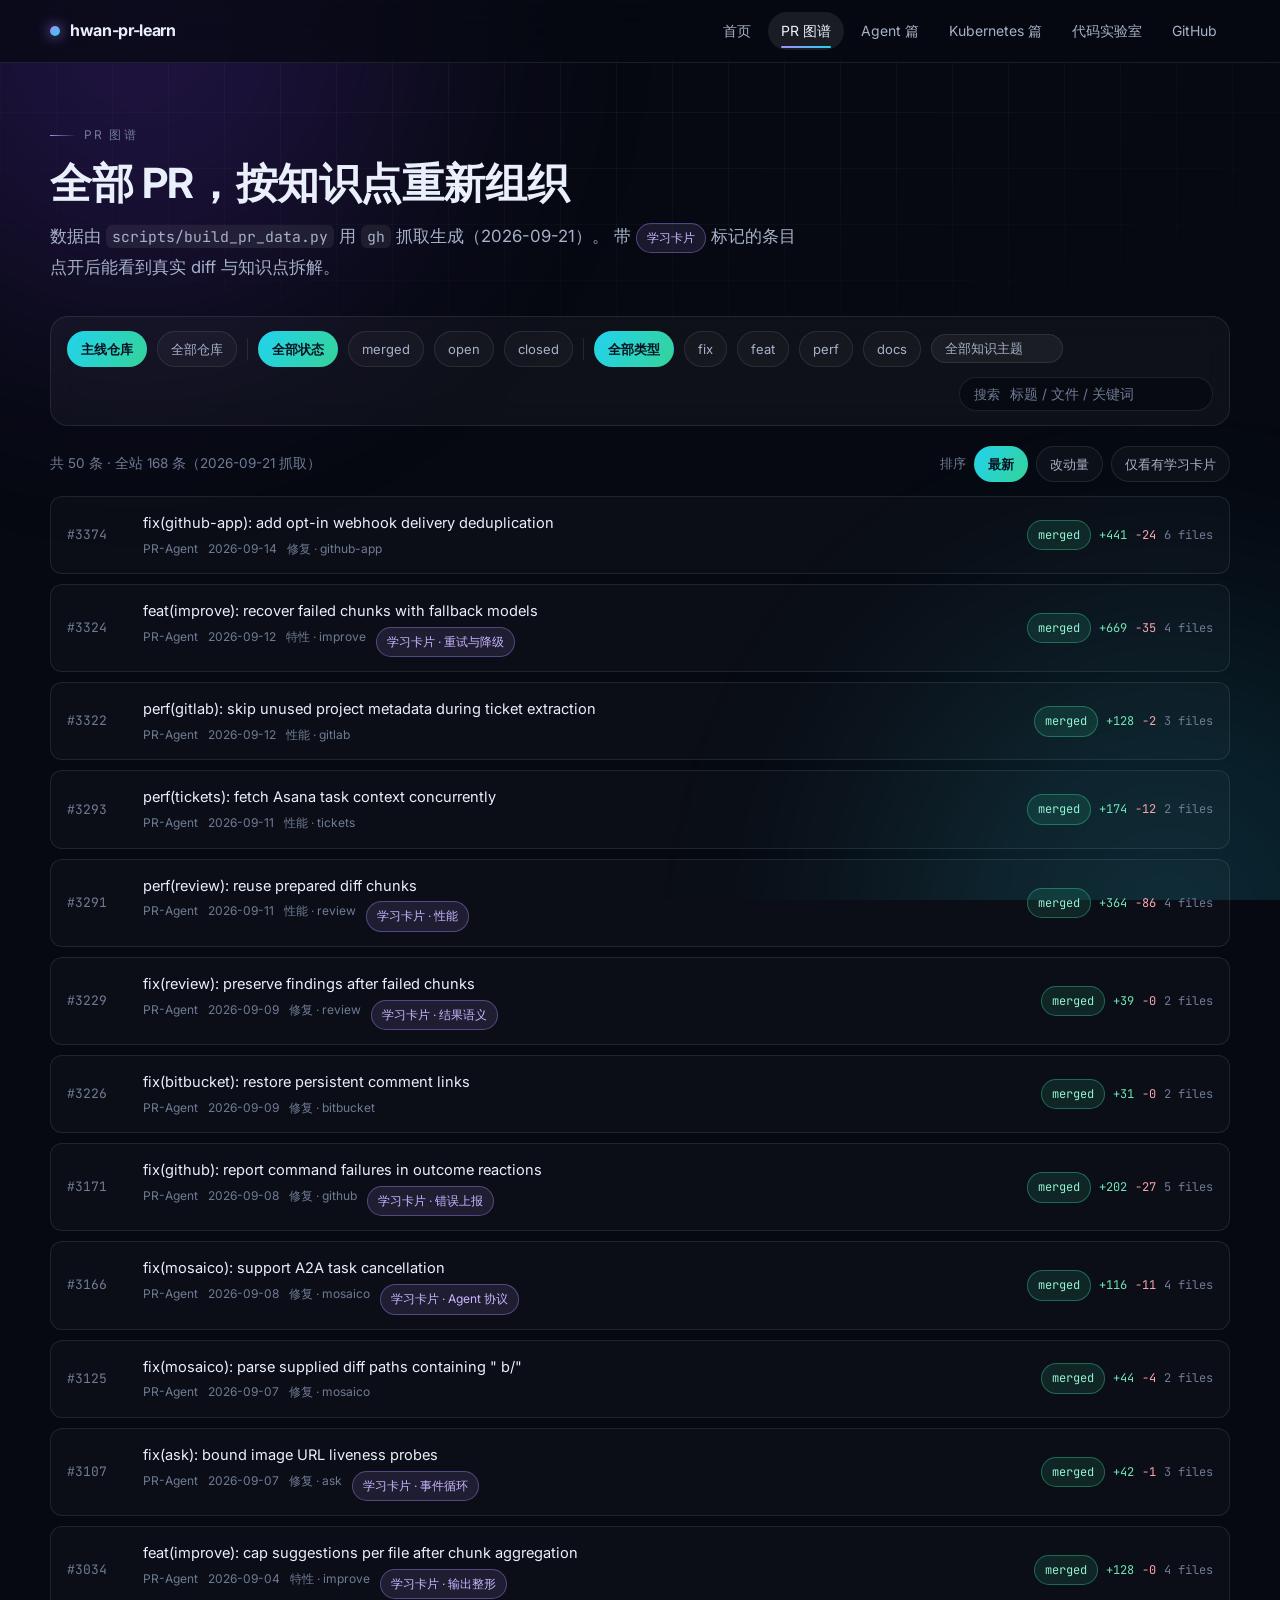
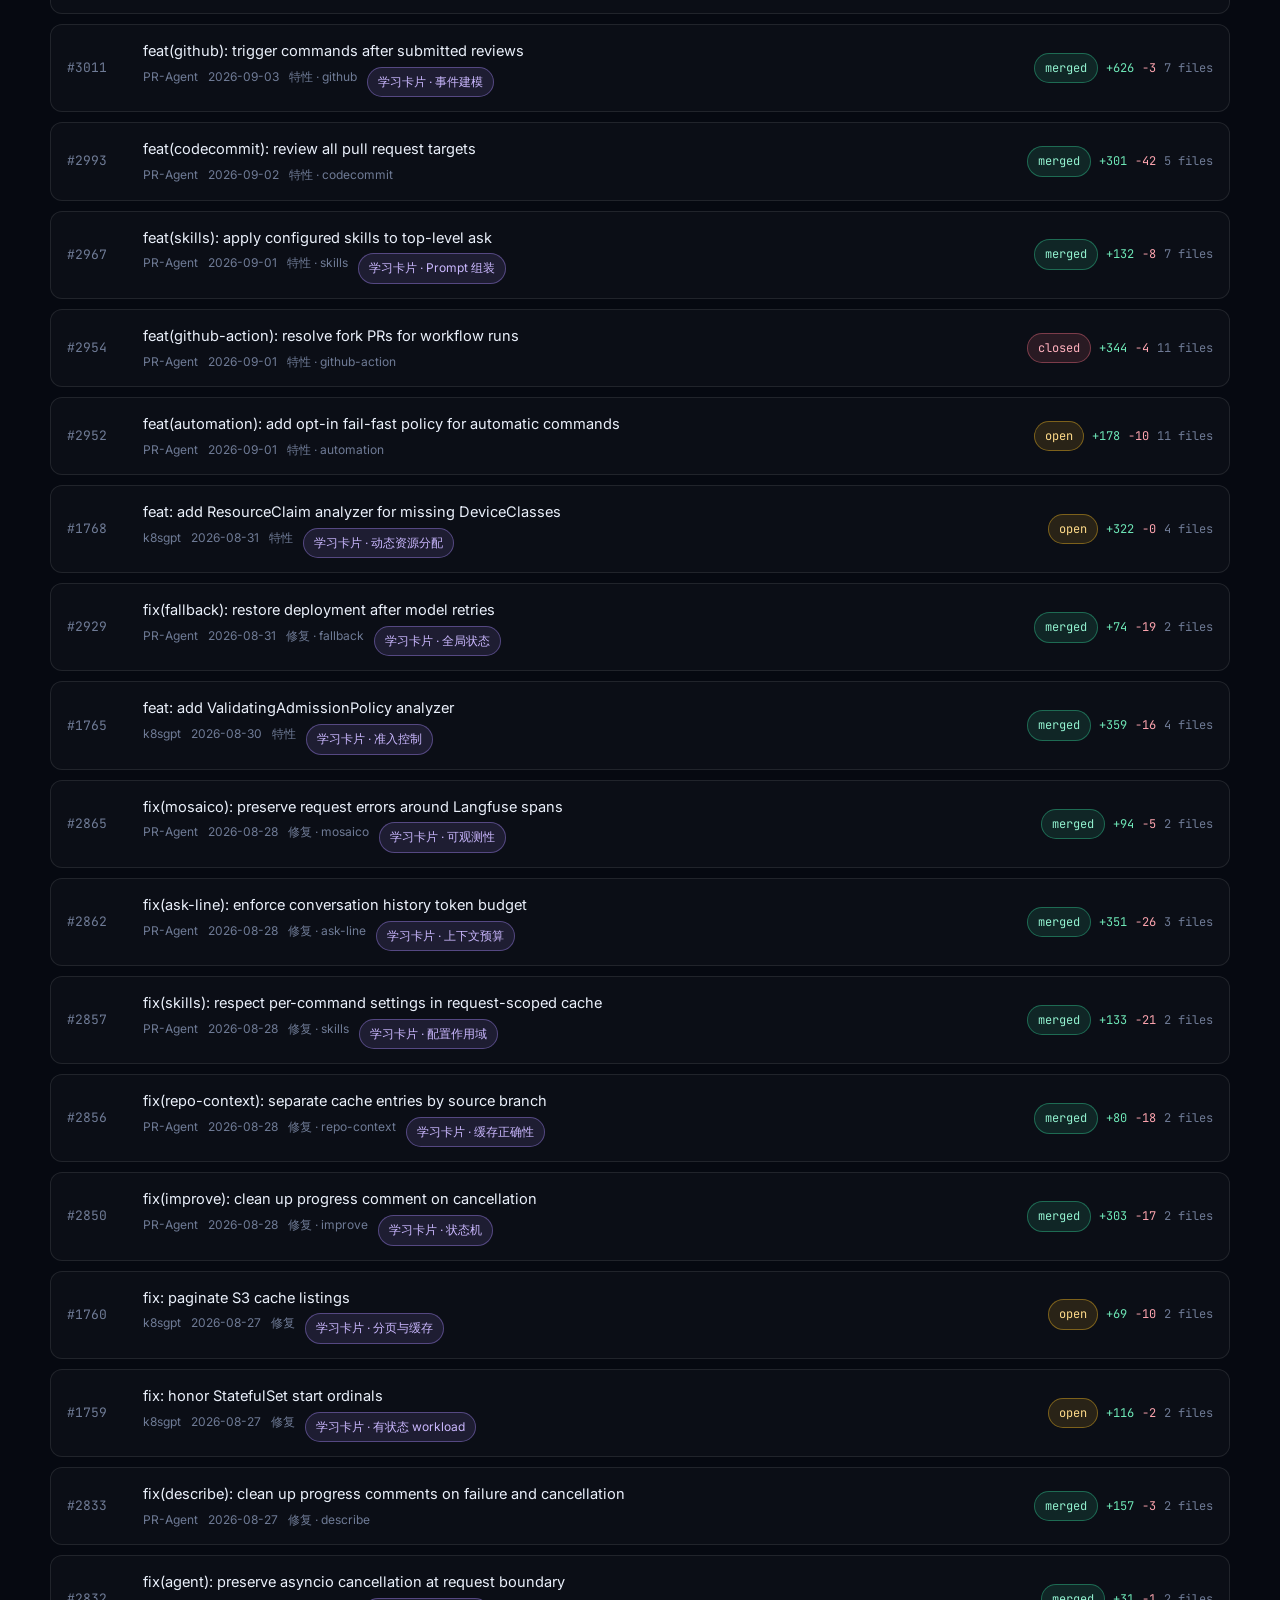
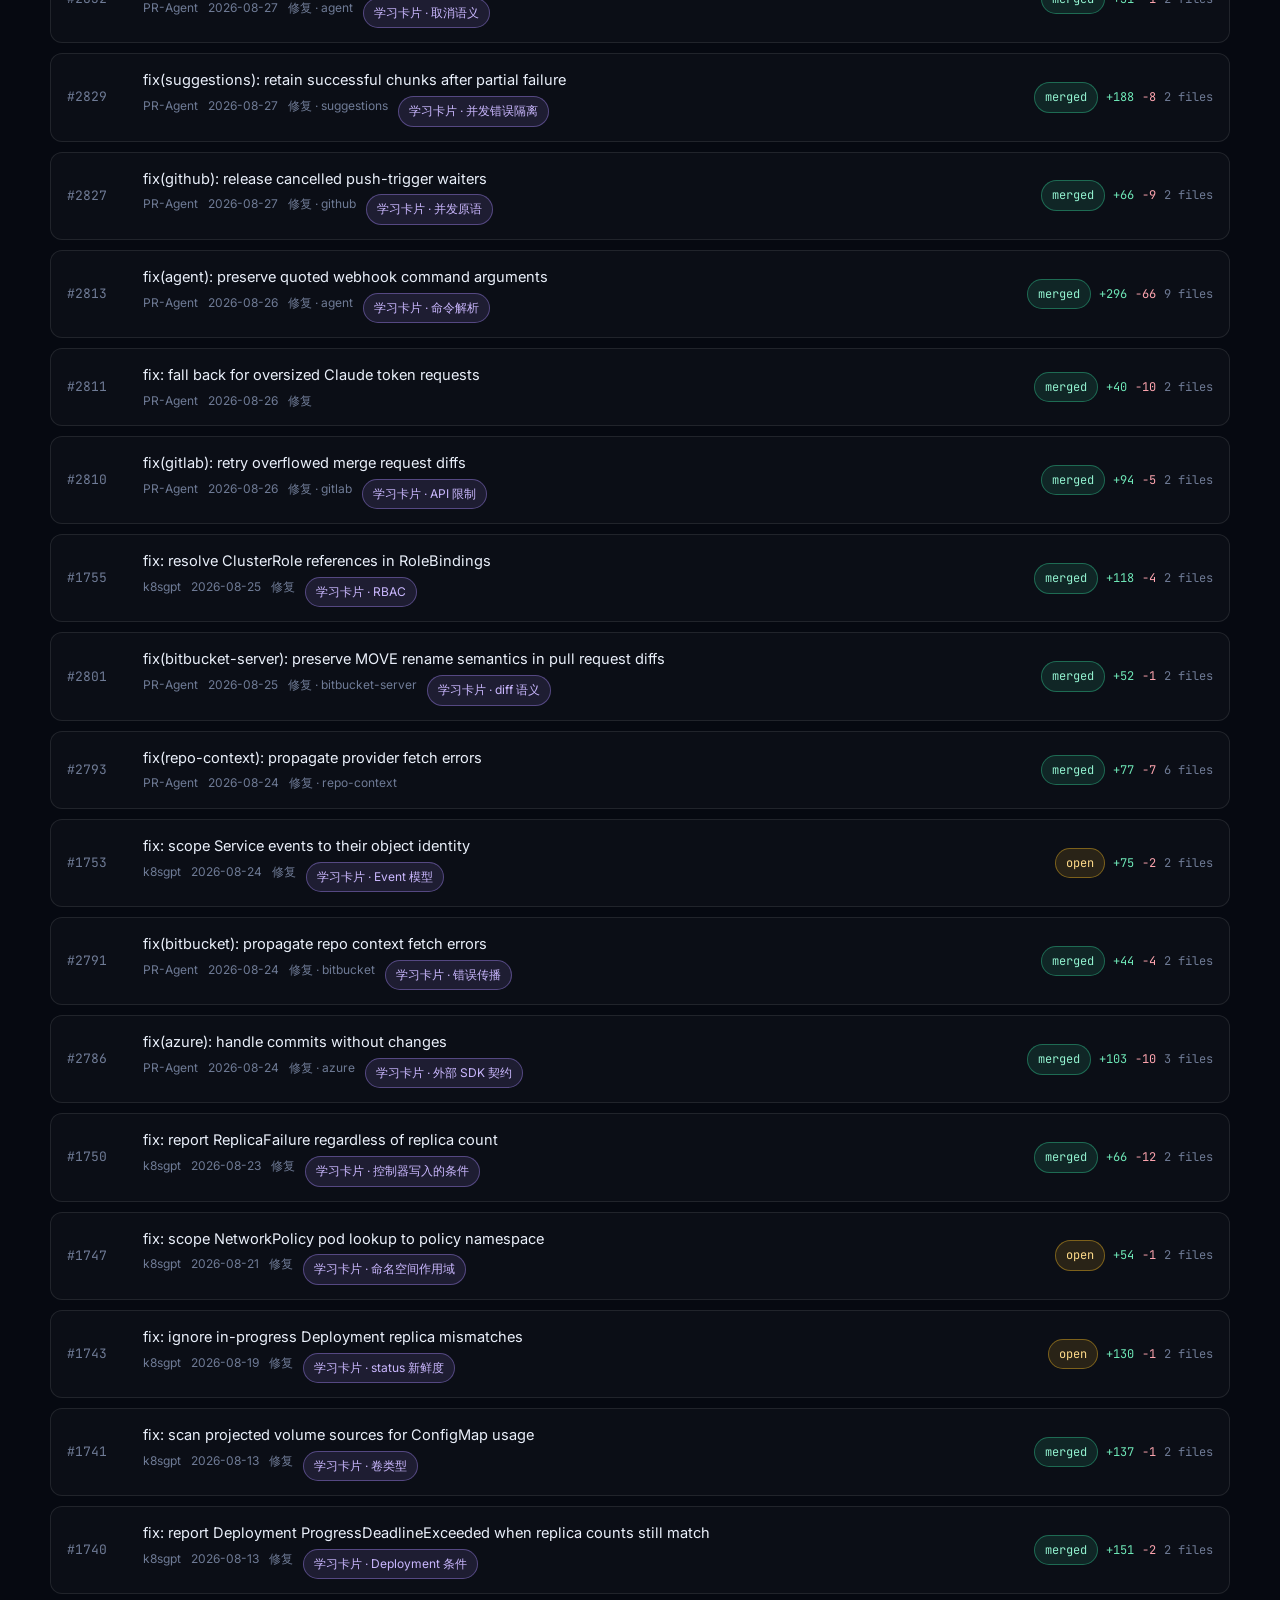
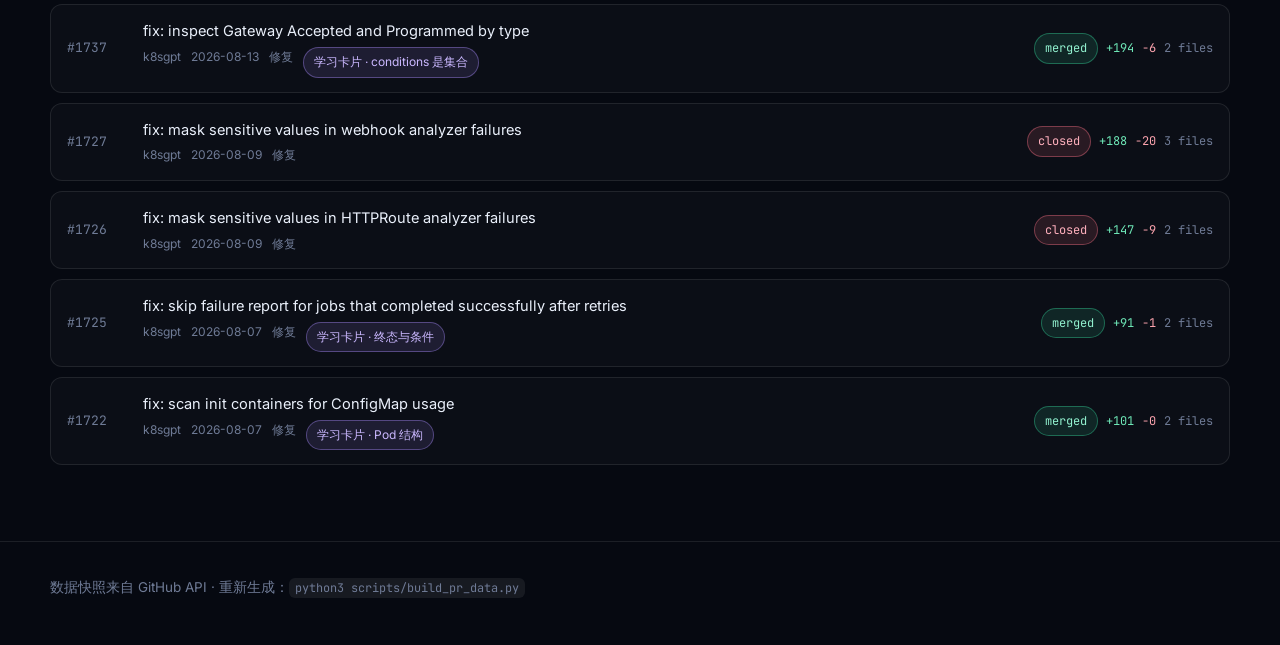
==== prs.html @ 7010f41c "feat: 建立 hwan-pr-learn 静态学习站（PR 图谱 / Agent 篇 / K8s 篇 / 代码实验室）" ====
<!DOCTYPE html>
<html lang="zh-CN">
<head>
<meta charset="utf-8" />
<meta name="viewport" content="width=device-width, initial-scale=1" />
<title>PR 图谱 · hwan-pr-learn</title>
<meta name="description" content="按仓库、状态、类型与知识主题检索全部开源 PR，点开可看真实 diff 与学习卡片。" />
<link rel="preconnect" href="https://fonts.googleapis.com" />
<link rel="preconnect" href="https://fonts.gstatic.com" crossorigin />
<link href="https://fonts.googleapis.com/css2?family=Inter:wght@400;500;600;700&family=JetBrains+Mono:wght@400;500&display=swap" rel="stylesheet" />
<link rel="stylesheet" href="assets/css/main.css" />
</head>
<body>
<div class="aurora"></div>
<div class="aurora-grid"></div>
<div class="scroll-progress"></div>

<nav class="nav">
  <div class="wrap nav-inner">
    <a class="brand" href="index.html"><span class="brand-dot"></span>hwan-pr-learn</a>
    <button class="nav-toggle" aria-label="菜单">菜单</button>
    <div class="nav-links">
      <a class="nav-link" href="index.html">首页</a>
      <a class="nav-link" href="prs.html">PR 图谱</a>
      <a class="nav-link" href="agent.html">Agent 篇</a>
      <a class="nav-link" href="k8s.html">Kubernetes 篇</a>
      <a class="nav-link" href="lab.html">代码实验室</a>
      <a class="nav-link" href="https://github.com/junnhwan/hwan-pr-learn" target="_blank" rel="noopener">GitHub</a>
    </div>
  </div>
</nav>

<section style="padding-top:54px">
  <div class="wrap">
    <div class="sec-head reveal">
      <div class="sec-kicker">PR 图谱</div>
      <h1 style="font-size:clamp(1.7rem,3.4vw,2.6rem)">全部 PR，按知识点重新组织</h1>
      <p class="lede">
        数据由 <code>scripts/build_pr_data.py</code> 用 <code>gh</code> 抓取生成（<span id="gen-at">—</span>）。
        带 <span class="pill violet">学习卡片</span> 标记的条目点开后能看到真实 diff 与知识点拆解。
      </p>
    </div>

    <div class="filters reveal">
      <span class="chip on" data-scope="focus">主线仓库</span>
      <span class="chip" data-scope="all">全部仓库</span>
      <span style="width:1px;height:22px;background:var(--line)"></span>
      <span class="chip on" data-state="all">全部状态</span>
      <span class="chip" data-state="merged">merged</span>
      <span class="chip" data-state="open">open</span>
      <span class="chip" data-state="closed">closed</span>
      <span style="width:1px;height:22px;background:var(--line)"></span>
      <span class="chip on" data-kind="all">全部类型</span>
      <span class="chip" data-kind="修复">fix</span>
      <span class="chip" data-kind="特性">feat</span>
      <span class="chip" data-kind="性能">perf</span>
      <span class="chip" data-kind="文档">docs</span>
      <select class="chip" id="theme" style="appearance:none;cursor:pointer;background:rgba(255,255,255,.05);color:var(--text-dim)">
        <option value="all">全部知识主题</option>
      </select>
      <label class="search">
        <span style="color:var(--text-faint);font-size:13px">搜索</span>
        <input id="q" type="search" placeholder="标题 / 文件 / 关键词" />
      </label>
    </div>

    <div style="display:flex;gap:14px;align-items:center;margin-bottom:14px;flex-wrap:wrap">
      <div id="count" style="font-size:13.5px;color:var(--text-faint)"></div>
      <div style="margin-left:auto;display:flex;gap:8px;align-items:center">
        <span style="font-size:12.5px;color:var(--text-faint)">排序</span>
        <span class="chip on" data-sort="date">最新</span>
        <span class="chip" data-sort="size">改动量</span>
        <span class="chip" data-case="1">仅看有学习卡片</span>
      </div>
    </div>

    <div class="pr-list" id="list"></div>
    <div id="empty" style="display:none;padding:40px 0;text-align:center;color:var(--text-faint)">没有匹配的 PR，换个条件试试。</div>
  </div>
</section>

<footer>
  <div class="wrap">
    <div>数据快照来自 GitHub API · 重新生成：<code>python3 scripts/build_pr_data.py</code></div>
  </div>
</footer>

<script src="assets/js/common.js"></script>
<script src="assets/js/player.js"></script>
<script src="assets/data/lessons.js"></script>
<script src="assets/js/case.js"></script>
<script src="assets/js/prs.js"></script>
</body>
</html>
---- assets/css/main.css ----
/* ============================================================
   hwan-pr-learn — 静态学习站样式
   纯 CSS，无构建步骤。变量集中在 :root，方便换色。
   ============================================================ */

:root {
  --bg: #060911;
  --bg-2: #0a0f1e;
  --panel: rgba(255, 255, 255, 0.035);
  --panel-strong: rgba(255, 255, 255, 0.06);
  --line: rgba(255, 255, 255, 0.09);
  --line-strong: rgba(255, 255, 255, 0.16);
  --text: #eaf0fb;
  --text-dim: #a7b1c9;
  --text-faint: #6f7b96;

  --violet: #a78bfa;
  --indigo: #6366f1;
  --cyan: #22d3ee;
  --sky: #38bdf8;
  --mint: #34d399;
  --amber: #fbbf24;
  --rose: #fb7185;

  --agent-a: #a78bfa;
  --agent-b: #22d3ee;
  --k8s-a: #38bdf8;
  --k8s-b: #34d399;

  --radius: 18px;
  --radius-sm: 12px;
  --shadow: 0 24px 60px -28px rgba(0, 0, 0, 0.9);
  --mono: "JetBrains Mono", "SFMono-Regular", ui-monospace, Menlo, Consolas, monospace;
  --sans: "Inter", -apple-system, BlinkMacSystemFont, "Segoe UI", "PingFang SC",
    "Hiragino Sans GB", "Microsoft YaHei", "Noto Sans SC", sans-serif;
  --max: 1180px;
}

* {
  box-sizing: border-box;
}

html {
  scroll-behavior: smooth;
  scroll-padding-top: 84px;
}

body {
  margin: 0;
  background: var(--bg);
  color: var(--text);
  font-family: var(--sans);
  font-size: 16px;
  line-height: 1.7;
  -webkit-font-smoothing: antialiased;
  overflow-x: hidden;
}

/* ---------- 背景：极光 + 网格 ---------- */
.aurora {
  position: fixed;
  inset: 0;
  z-index: -2;
  overflow: hidden;
  pointer-events: none;
}
.aurora::before,
.aurora::after {
  content: "";
  position: absolute;
  width: 62vw;
  height: 62vw;
  border-radius: 50%;
  filter: blur(90px);
  opacity: 0.5;
  animation: drift 26s ease-in-out infinite alternate;
}
.aurora::before {
  top: -22vw;
  left: -14vw;
  background: radial-gradient(circle at 40% 40%, rgba(124, 58, 237, 0.55), transparent 62%);
}
.aurora::after {
  bottom: -26vw;
  right: -16vw;
  background: radial-gradient(circle at 60% 60%, rgba(34, 211, 238, 0.4), transparent 62%);
  animation-delay: -13s;
}
.aurora-grid {
  position: fixed;
  inset: 0;
  z-index: -1;
  pointer-events: none;
  background-image: linear-gradient(rgba(255, 255, 255, 0.045) 1px, transparent 1px),
    linear-gradient(90deg, rgba(255, 255, 255, 0.045) 1px, transparent 1px);
  background-size: 56px 56px;
  mask-image: radial-gradient(ellipse 90% 60% at 50% 0%, #000 20%, transparent 78%);
  -webkit-mask-image: radial-gradient(ellipse 90% 60% at 50% 0%, #000 20%, transparent 78%);
}

@keyframes drift {
  0% {
    transform: translate3d(0, 0, 0) scale(1);
  }
  100% {
    transform: translate3d(6vw, 6vh, 0) scale(1.15);
  }
}

/* ---------- 布局 ---------- */
.wrap {
  width: min(100% - 40px, var(--max));
  margin-inline: auto;
}
section {
  padding: 76px 0;
}
.sec-head {
  margin-bottom: 34px;
}
.sec-kicker {
  display: inline-flex;
  align-items: center;
  gap: 8px;
  font-size: 12px;
  letter-spacing: 0.18em;
  text-transform: uppercase;
  color: var(--text-faint);
  margin-bottom: 12px;
}
.sec-kicker::before {
  content: "";
  width: 26px;
  height: 1px;
  background: linear-gradient(90deg, var(--violet), transparent);
}
h1,
h2,
h3,
h4 {
  margin: 0 0 12px;
  line-height: 1.25;
  letter-spacing: -0.01em;
}
h1 {
  font-size: clamp(2.1rem, 5.2vw, 3.6rem);
  font-weight: 700;
}
h2 {
  font-size: clamp(1.5rem, 3vw, 2.1rem);
}
h3 {
  font-size: 1.12rem;
}
p {
  margin: 0 0 14px;
}
.lede {
  color: var(--text-dim);
  font-size: 1.05rem;
  max-width: 68ch;
}
.grad {
  background: linear-gradient(100deg, var(--violet), var(--cyan) 55%, var(--mint));
  -webkit-background-clip: text;
  background-clip: text;
  color: transparent;
}
a {
  color: var(--cyan);
  text-decoration: none;
  transition: color 0.2s;
}
a:hover {
  color: #7de9fb;
}
code {
  font-family: var(--mono);
  font-size: 0.88em;
  background: rgba(255, 255, 255, 0.07);
  padding: 2px 6px;
  border-radius: 6px;
}

/* ---------- 顶部导航 ---------- */
.scroll-progress {
  position: fixed;
  top: 0;
  left: 0;
  height: 2px;
  z-index: 60;
  width: 0;
  background: linear-gradient(90deg, var(--violet), var(--cyan), var(--mint));
}
.nav {
  position: sticky;
  top: 0;
  z-index: 50;
  backdrop-filter: blur(16px);
  -webkit-backdrop-filter: blur(16px);
  background: rgba(6, 9, 17, 0.72);
  border-bottom: 1px solid var(--line);
}
.nav-inner {
  display: flex;
  align-items: center;
  gap: 18px;
  height: 62px;
}
.brand {
  display: flex;
  align-items: center;
  gap: 10px;
  font-weight: 700;
  letter-spacing: -0.02em;
  color: var(--text);
}
.brand-dot {
  width: 10px;
  height: 10px;
  border-radius: 50%;
  background: linear-gradient(135deg, var(--violet), var(--cyan));
  box-shadow: 0 0 14px rgba(167, 139, 250, 0.9);
  animation: pulse 2.8s ease-in-out infinite;
}
@keyframes pulse {
  0%,
  100% {
    transform: scale(1);
    opacity: 1;
  }
  50% {
    transform: scale(1.35);
    opacity: 0.65;
  }
}
.nav-links {
  display: flex;
  gap: 4px;
  margin-left: auto;
  flex-wrap: wrap;
}
.nav-link {
  position: relative;
  padding: 7px 13px;
  border-radius: 999px;
  font-size: 14px;
  color: var(--text-dim);
  transition: color 0.2s, background 0.2s;
}
.nav-link:hover {
  color: var(--text);
  background: rgba(255, 255, 255, 0.05);
}
.nav-link.active {
  color: var(--text);
  background: rgba(255, 255, 255, 0.08);
}
.nav-link.active::after {
  content: "";
  position: absolute;
  left: 13px;
  right: 13px;
  bottom: 2px;
  height: 2px;
  border-radius: 2px;
  background: linear-gradient(90deg, var(--violet), var(--cyan));
  animation: grow 0.3s ease;
}
@keyframes grow {
  from {
    transform: scaleX(0);
  }
  to {
    transform: scaleX(1);
  }
}
.nav-toggle {
  display: none;
  margin-left: auto;
  background: none;
  border: 1px solid var(--line);
  color: var(--text);
  border-radius: 10px;
  padding: 6px 12px;
  font-size: 13px;
  cursor: pointer;
}

/* ---------- Hero ---------- */
.hero {
  padding: 84px 0 56px;
  position: relative;
}
.hero-badge {
  display: inline-flex;
  align-items: center;
  gap: 10px;
  padding: 6px 14px;
  border-radius: 999px;
  border: 1px solid var(--line-strong);
  background: var(--panel);
  font-size: 13px;
  color: var(--text-dim);
  margin-bottom: 22px;
}
.hero-badge b {
  color: var(--text);
}
.hero h1 {
  max-width: 22ch;
}
.hero-sub {
  font-size: 1.08rem;
  color: var(--text-dim);
  max-width: 62ch;
  margin-top: 18px;
}
.hero-cta {
  display: flex;
  gap: 12px;
  margin-top: 28px;
  flex-wrap: wrap;
}
.btn {
  display: inline-flex;
  align-items: center;
  gap: 8px;
  padding: 11px 20px;
  border-radius: 999px;
  font-size: 14px;
  font-weight: 600;
  border: 1px solid transparent;
  cursor: pointer;
  transition: transform 0.18s, box-shadow 0.25s, background 0.25s;
}
.btn:hover {
  transform: translateY(-2px);
}
.btn-primary {
  background: linear-gradient(120deg, var(--violet), var(--indigo) 60%, var(--cyan));
  color: #08111f;
  box-shadow: 0 12px 30px -12px rgba(124, 58, 237, 0.85);
}
.btn-ghost {
  border-color: var(--line-strong);
  color: var(--text);
  background: var(--panel);
}
.btn-ghost:hover {
  background: var(--panel-strong);
}
.hero-stats {
  display: grid;
  grid-template-columns: repeat(4, minmax(0, 1fr));
  gap: 14px;
  margin-top: 46px;
}
.stat {
  padding: 18px 18px 16px;
  border: 1px solid var(--line);
  border-radius: var(--radius-sm);
  background: linear-gradient(180deg, rgba(255, 255, 255, 0.05), rgba(255, 255, 255, 0.01));
  position: relative;
  overflow: hidden;
}
.stat::after {
  content: "";
  position: absolute;
  inset: 0 0 auto 0;
  height: 1px;
  background: linear-gradient(90deg, transparent, var(--violet), transparent);
  opacity: 0.7;
}
.stat b {
  display: block;
  font-size: 1.9rem;
  font-weight: 700;
  letter-spacing: -0.02em;
  font-variant-numeric: tabular-nums;
}
.stat span {
  font-size: 13px;
  color: var(--text-faint);
}

/* hero 中的请求流动画 */
.hero-flow {
  margin-top: 46px;
  border: 1px solid var(--line);
  border-radius: var(--radius);
  background: linear-gradient(180deg, rgba(255, 255, 255, 0.04), rgba(255, 255, 255, 0.01));
  padding: 22px;
  overflow: hidden;
}
.flow-row {
  display: flex;
  align-items: center;
  gap: 10px;
  flex-wrap: wrap;
}
.flow-node {
  display: flex;
  align-items: center;
  gap: 10px;
  padding: 10px 14px;
  border-radius: 12px;
  border: 1px solid var(--line);
  background: rgba(255, 255, 255, 0.04);
  font-size: 13.5px;
  white-space: nowrap;
  transition: transform 0.3s, border-color 0.3s, box-shadow 0.3s, background 0.3s;
}
.flow-node small {
  display: block;
  color: var(--text-faint);
  font-size: 11.5px;
}
.flow-node.lit {
  border-color: rgba(167, 139, 250, 0.7);
  background: rgba(167, 139, 250, 0.14);
  box-shadow: 0 0 0 1px rgba(167, 139, 250, 0.25), 0 10px 30px -14px rgba(167, 139, 250, 0.9);
  transform: translateY(-3px);
}
.flow-wire {
  flex: 1 1 46px;
  min-width: 34px;
  height: 2px;
  border-radius: 2px;
  background: linear-gradient(90deg, rgba(255, 255, 255, 0.12), rgba(255, 255, 255, 0.12));
  position: relative;
  overflow: hidden;
}
.flow-wire::after {
  content: "";
  position: absolute;
  inset: 0;
  width: 34%;
  background: linear-gradient(90deg, transparent, var(--cyan), transparent);
  transform: translateX(-120%);
}
.flow-wire.run::after {
  animation: wire 1.1s linear;
}
@keyframes wire {
  to {
    transform: translateX(320%);
  }
}

/* ---------- 卡片 ---------- */
.grid {
  display: grid;
  gap: 16px;
}
.g2 {
  grid-template-columns: repeat(2, minmax(0, 1fr));
}
.g3 {
  grid-template-columns: repeat(3, minmax(0, 1fr));
}
.g4 {
  grid-template-columns: repeat(4, minmax(0, 1fr));
}
.card {
  position: relative;
  padding: 22px;
  border-radius: var(--radius);
  border: 1px solid var(--line);
  background: linear-gradient(180deg, rgba(255, 255, 255, 0.045), rgba(255, 255, 255, 0.012));
  overflow: hidden;
  transition: transform 0.25s cubic-bezier(0.2, 0.7, 0.3, 1), border-color 0.25s, box-shadow 0.25s;
}
.card:hover {
  transform: translateY(-4px);
  border-color: var(--line-strong);
  box-shadow: var(--shadow);
}
.card::before {
  content: "";
  position: absolute;
  inset: -1px;
  border-radius: inherit;
  padding: 1px;
  background: radial-gradient(340px circle at var(--mx, 50%) var(--my, 0%), var(--accent, var(--violet)), transparent 60%);
  -webkit-mask: linear-gradient(#000 0 0) content-box, linear-gradient(#000 0 0);
  mask: linear-gradient(#000 0 0) content-box, linear-gradient(#000 0 0);
  -webkit-mask-composite: xor;
  mask-composite: exclude;
  opacity: 0;
  transition: opacity 0.3s;
  pointer-events: none;
}
.card:hover::before {
  opacity: 0.85;
}
.card h3 {
  display: flex;
  align-items: center;
  gap: 10px;
}
.card p {
  color: var(--text-dim);
  font-size: 14.5px;
  margin-bottom: 0;
}
.card-tag {
  display: inline-block;
  font-size: 11.5px;
  letter-spacing: 0.08em;
  text-transform: uppercase;
  color: var(--text-faint);
  margin-bottom: 8px;
}
.track-agent {
  --accent: var(--violet);
}
.track-k8s {
  --accent: var(--sky);
}
.pill {
  display: inline-flex;
  align-items: center;
  gap: 6px;
  padding: 4px 10px;
  font-size: 12px;
  border-radius: 999px;
  border: 1px solid var(--line);
  color: var(--text-dim);
  background: rgba(255, 255, 255, 0.04);
}
.pill.violet {
  border-color: rgba(167, 139, 250, 0.4);
  color: #cbb8ff;
  background: rgba(167, 139, 250, 0.12);
}
.pill.sky {
  border-color: rgba(56, 189, 248, 0.4);
  color: #9ddcff;
  background: rgba(56, 189, 248, 0.12);
}
.pill.mint {
  border-color: rgba(52, 211, 153, 0.4);
  color: #93f2d0;
  background: rgba(52, 211, 153, 0.12);
}
.pill.amber {
  border-color: rgba(251, 191, 36, 0.4);
  color: #ffdb8a;
  background: rgba(251, 191, 36, 0.12);
}
.pill.rose {
  border-color: rgba(251, 113, 133, 0.4);
  color: #ffb0bd;
  background: rgba(251, 113, 133, 0.12);
}
.dotmark {
  width: 8px;
  height: 8px;
  border-radius: 50%;
  background: currentColor;
  box-shadow: 0 0 10px currentColor;
}

/* ---------- 时间线 ---------- */
.timeline {
  position: relative;
  padding-left: 26px;
}
.timeline::before {
  content: "";
  position: absolute;
  left: 7px;
  top: 6px;
  bottom: 6px;
  width: 1px;
  background: linear-gradient(180deg, var(--violet), var(--cyan), transparent);
}
.tl-item {
  position: relative;
  padding: 0 0 26px;
}
.tl-item::before {
  content: "";
  position: absolute;
  left: -24px;
  top: 8px;
  width: 11px;
  height: 11px;
  border-radius: 50%;
  background: var(--bg);
  border: 2px solid var(--violet);
  box-shadow: 0 0 0 4px rgba(167, 139, 250, 0.14);
}
.tl-item h4 {
  margin-bottom: 4px;
}
.tl-item p {
  color: var(--text-dim);
  font-size: 14px;
  margin: 0;
}
.tl-meta {
  font-size: 12px;
  color: var(--text-faint);
  font-family: var(--mono);
}

/* ---------- 播放器 ---------- */
.player {
  border: 1px solid var(--line);
  border-radius: var(--radius);
  background: linear-gradient(180deg, rgba(255, 255, 255, 0.045), rgba(255, 255, 255, 0.01));
  overflow: hidden;
  margin: 18px 0;
}
.player-head {
  display: flex;
  align-items: flex-start;
  gap: 14px;
  padding: 18px 22px;
  border-bottom: 1px solid var(--line);
  flex-wrap: wrap;
}
.player-head h3 {
  margin: 0;
}
.player-head p {
  margin: 4px 0 0;
  color: var(--text-dim);
  font-size: 13.5px;
}
.stage {
  display: grid;
  grid-template-columns: minmax(0, 1.05fr) minmax(0, 1fr);
  gap: 18px;
  padding: 20px 22px;
}
.stage-wide {
  grid-template-columns: 1fr;
}
.diagram {
  border: 1px solid var(--line);
  border-radius: var(--radius-sm);
  background: rgba(4, 7, 14, 0.55);
  padding: 18px;
  min-height: 220px;
  display: flex;
  flex-direction: column;
  gap: 12px;
}
.p-node {
  position: relative;
  padding: 11px 14px;
  border-radius: 11px;
  border: 1px solid var(--line);
  background: rgba(255, 255, 255, 0.03);
  font-size: 13.5px;
  color: var(--text-dim);
  transition: all 0.35s cubic-bezier(0.2, 0.7, 0.3, 1);
}
.p-node b {
  color: var(--text);
  display: block;
  font-size: 14px;
}
.p-node.active {
  color: var(--text);
  border-color: var(--accent, var(--violet));
  background: color-mix(in srgb, var(--accent, var(--violet)) 16%, transparent);
  box-shadow: 0 0 0 1px color-mix(in srgb, var(--accent, var(--violet)) 40%, transparent),
    0 14px 34px -18px var(--accent, var(--violet));
  transform: translateY(-2px);
}
.p-node.err.active {
  --accent: var(--rose);
}
.p-node.ok.active {
  --accent: var(--mint);
}
.p-row {
  display: flex;
  gap: 10px;
  flex-wrap: wrap;
}
.p-row > * {
  flex: 1 1 140px;
}
.p-conn {
  height: 18px;
  margin: -6px 0;
  position: relative;
  display: flex;
  justify-content: center;
}
.p-conn i {
  width: 1px;
  height: 100%;
  background: rgba(255, 255, 255, 0.14);
  position: relative;
  overflow: hidden;
}
.p-conn i::after {
  content: "";
  position: absolute;
  left: 0;
  width: 100%;
  height: 40%;
  background: linear-gradient(180deg, transparent, var(--accent, var(--cyan)), transparent);
  transform: translateY(-120%);
}
.p-conn.on i::after {
  animation: drop 0.9s ease-in-out infinite;
}
@keyframes drop {
  0% {
    transform: translateY(-120%);
  }
  100% {
    transform: translateY(260%);
  }
}
.diagram-note {
  font-size: 12.5px;
  color: var(--text-faint);
  margin-top: auto;
}

/* 代码面板 */
.code {
  border: 1px solid var(--line);
  border-radius: var(--radius-sm);
  background: rgba(4, 7, 14, 0.72);
  overflow: hidden;
  display: flex;
  flex-direction: column;
  max-height: 420px;
}
.code-bar {
  display: flex;
  align-items: center;
  gap: 8px;
  padding: 9px 14px;
  border-bottom: 1px solid var(--line);
  font-family: var(--mono);
  font-size: 12px;
  color: var(--text-faint);
}
.code-bar .dots {
  display: flex;
  gap: 5px;
}
.code-bar .dots span {
  width: 9px;
  height: 9px;
  border-radius: 50%;
  background: rgba(255, 255, 255, 0.16);
}
.code-body {
  overflow: auto;
  padding: 12px 0;
  font-family: var(--mono);
  font-size: 12.6px;
  line-height: 1.75;
  scroll-behavior: smooth;
}
.cl {
  display: flex;
  gap: 14px;
  padding: 0 14px;
  white-space: pre;
  transition: background 0.28s, box-shadow 0.28s;
  border-left: 2px solid transparent;
}
.cl .ln {
  color: rgba(255, 255, 255, 0.22);
  user-select: none;
  min-width: 22px;
  text-align: right;
}
.cl.on {
  background: rgba(167, 139, 250, 0.14);
  border-left-color: var(--violet);
}
.cl.add {
  background: rgba(52, 211, 153, 0.1);
}
.cl.del {
  background: rgba(251, 113, 133, 0.1);
}
.cl.add.on,
.cl.del.on {
  box-shadow: inset 0 0 0 1px rgba(255, 255, 255, 0.14);
}
.tok-key {
  color: #c4b5fd;
}
.tok-str {
  color: #86efac;
}
.tok-com {
  color: #5b6785;
  font-style: italic;
}
.tok-num {
  color: #fcd34d;
}
.tok-fn {
  color: #7dd3fc;
}

/* 讲解与控制条 */
.player-note {
  border-top: 1px solid var(--line);
  padding: 16px 22px;
  background: rgba(255, 255, 255, 0.02);
  min-height: 96px;
}
.player-note .step-title {
  display: flex;
  align-items: center;
  gap: 10px;
  font-weight: 650;
  margin-bottom: 6px;
}
.player-note .step-idx {
  font-family: var(--mono);
  font-size: 12px;
  color: var(--violet);
  border: 1px solid rgba(167, 139, 250, 0.35);
  border-radius: 6px;
  padding: 1px 7px;
}
.player-note p {
  color: var(--text-dim);
  font-size: 14.2px;
  margin: 0;
}
.fade-in {
  animation: fadeUp 0.42s ease both;
}
@keyframes fadeUp {
  from {
    opacity: 0;
    transform: translateY(8px);
  }
  to {
    opacity: 1;
    transform: none;
  }
}
.player-ctrl {
  display: flex;
  align-items: center;
  gap: 10px;
  padding: 12px 22px;
  border-top: 1px solid var(--line);
  flex-wrap: wrap;
}
.ctrl-btn {
  width: 34px;
  height: 34px;
  border-radius: 50%;
  border: 1px solid var(--line-strong);
  background: var(--panel);
  color: var(--text);
  cursor: pointer;
  display: grid;
  place-items: center;
  transition: background 0.2s, transform 0.2s;
}
.ctrl-btn:hover {
  background: var(--panel-strong);
  transform: translateY(-1px);
}
.ctrl-btn.play {
  background: linear-gradient(135deg, var(--violet), var(--cyan));
  border-color: transparent;
  color: #08111f;
}
.seg {
  flex: 1 1 160px;
  display: flex;
  gap: 5px;
}
.seg button {
  flex: 1;
  height: 4px;
  border: none;
  border-radius: 3px;
  background: rgba(255, 255, 255, 0.13);
  cursor: pointer;
  padding: 0;
  transition: background 0.25s, transform 0.2s;
}
.seg button.done {
  background: rgba(167, 139, 250, 0.55);
}
.seg button.cur {
  background: linear-gradient(90deg, var(--violet), var(--cyan));
  transform: scaleY(1.8);
}
.ctrl-meta {
  font-family: var(--mono);
  font-size: 12px;
  color: var(--text-faint);
  min-width: 52px;
}

/* ---------- 迷你可视化（首页/知识点用） ---------- */
.mini {
  border: 1px solid var(--line);
  border-radius: var(--radius-sm);
  background: rgba(4, 7, 14, 0.5);
  padding: 16px;
}
.bar {
  height: 10px;
  border-radius: 6px;
  background: rgba(255, 255, 255, 0.08);
  overflow: hidden;
  position: relative;
}
.bar > i {
  display: block;
  height: 100%;
  width: 0;
  border-radius: 6px;
  background: linear-gradient(90deg, var(--mint), var(--amber) 62%, var(--rose));
  transition: width 1s cubic-bezier(0.2, 0.8, 0.2, 1);
}
.bar-row {
  display: flex;
  align-items: center;
  gap: 12px;
  margin-bottom: 10px;
  font-size: 12.5px;
  color: var(--text-dim);
}
.bar-row > span:first-child {
  min-width: 96px;
  color: var(--text-faint);
}
.bar-row > .bar {
  flex: 1;
}

/* K8s 关系图 */
.k8s-tree {
  display: grid;
  gap: 12px;
}
.kbox {
  border: 1px dashed var(--line-strong);
  border-radius: 12px;
  padding: 12px;
  background: rgba(255, 255, 255, 0.02);
}
.kbox > .kbox-title {
  font-size: 12px;
  letter-spacing: 0.08em;
  text-transform: uppercase;
  color: var(--text-faint);
  margin-bottom: 10px;
}
.krow {
  display: flex;
  gap: 10px;
  flex-wrap: wrap;
}
.kpod {
  min-width: 84px;
  flex: 1;
  padding: 9px 10px;
  border-radius: 10px;
  border: 1px solid var(--line);
  background: rgba(255, 255, 255, 0.03);
  font-size: 12px;
  text-align: center;
  transition: all 0.4s;
}
.kpod small {
  display: block;
  color: var(--text-faint);
  font-size: 11px;
}
.kpod.ok {
  border-color: rgba(52, 211, 153, 0.5);
  background: rgba(52, 211, 153, 0.12);
}
.kpod.warn {
  border-color: rgba(251, 191, 36, 0.5);
  background: rgba(251, 191, 36, 0.12);
}
.kpod.bad {
  border-color: rgba(251, 113, 133, 0.55);
  background: rgba(251, 113, 133, 0.14);
}
.kpod.pending {
  border-style: dashed;
  opacity: 0.6;
}

/* 表格 */
.table {
  width: 100%;
  border-collapse: collapse;
  font-size: 14px;
}
.table th,
.table td {
  text-align: left;
  padding: 10px 12px;
  border-bottom: 1px solid var(--line);
  vertical-align: top;
}
.table th {
  color: var(--text-faint);
  font-weight: 600;
  font-size: 12.5px;
  letter-spacing: 0.06em;
  text-transform: uppercase;
}
.table td code {
  font-size: 12.5px;
}

/* ---------- PR 列表 ---------- */
.filters {
  display: flex;
  gap: 10px;
  flex-wrap: wrap;
  align-items: center;
  padding: 14px 16px;
  border: 1px solid var(--line);
  border-radius: var(--radius);
  background: var(--panel);
  margin-bottom: 20px;
  position: sticky;
  top: 70px;
  z-index: 20;
  backdrop-filter: blur(14px);
}
.chip {
  padding: 6px 13px;
  border-radius: 999px;
  border: 1px solid var(--line);
  background: rgba(255, 255, 255, 0.03);
  color: var(--text-dim);
  font-size: 13px;
  cursor: pointer;
  transition: all 0.2s;
}
.chip:hover {
  color: var(--text);
  border-color: var(--line-strong);
}
.chip.on {
  color: #08111f;
  background: linear-gradient(120deg, var(--cyan), var(--mint));
  border-color: transparent;
  font-weight: 600;
}
.chip.on.agent {
  background: linear-gradient(120deg, var(--violet), var(--cyan));
}
.chip.on.k8s {
  background: linear-gradient(120deg, var(--sky), var(--mint));
}
.search {
  margin-left: auto;
  display: flex;
  align-items: center;
  gap: 8px;
  border: 1px solid var(--line);
  border-radius: 999px;
  padding: 5px 14px;
  background: rgba(4, 7, 14, 0.6);
}
.search input {
  background: none;
  border: none;
  outline: none;
  color: var(--text);
  font-size: 13.5px;
  width: 190px;
  font-family: var(--sans);
}
.search input::placeholder {
  color: var(--text-faint);
}
.pr-list {
  display: grid;
  gap: 10px;
}
.pr {
  display: grid;
  grid-template-columns: 62px minmax(0, 1fr) auto;
  gap: 14px;
  align-items: center;
  padding: 14px 16px;
  border: 1px solid var(--line);
  border-radius: var(--radius-sm);
  background: rgba(255, 255, 255, 0.025);
  cursor: pointer;
  transition: all 0.22s;
}
.pr:hover {
  border-color: var(--line-strong);
  background: rgba(255, 255, 255, 0.05);
  transform: translateX(3px);
}
.pr-num {
  font-family: var(--mono);
  font-size: 13px;
  color: var(--text-faint);
}
.pr-title {
  font-size: 14.6px;
  overflow: hidden;
  text-overflow: ellipsis;
  white-space: nowrap;
}
.pr-meta {
  font-size: 12px;
  color: var(--text-faint);
  display: flex;
  gap: 10px;
  flex-wrap: wrap;
  margin-top: 3px;
}
.pr-side {
  display: flex;
  align-items: center;
  gap: 8px;
  font-size: 12px;
  color: var(--text-faint);
  font-family: var(--mono);
}
.add {
  color: #6ee7b7;
}
.del {
  color: #fda4af;
}

/* 抽屉 */
.drawer-mask {
  position: fixed;
  inset: 0;
  background: rgba(3, 5, 10, 0.7);
  backdrop-filter: blur(3px);
  opacity: 0;
  pointer-events: none;
  transition: opacity 0.3s;
  z-index: 70;
}
.drawer-mask.open {
  opacity: 1;
  pointer-events: auto;
}
.drawer {
  position: fixed;
  top: 0;
  right: 0;
  height: 100%;
  width: min(760px, 96vw);
  background: linear-gradient(180deg, #0a0f1e, #060911);
  border-left: 1px solid var(--line-strong);
  transform: translateX(102%);
  transition: transform 0.36s cubic-bezier(0.2, 0.7, 0.3, 1);
  z-index: 80;
  overflow-y: auto;
  padding: 26px 28px 60px;
}
.drawer.open {
  transform: none;
}
.drawer h2 {
  font-size: 1.35rem;
  margin-top: 6px;
}
.drawer .close {
  position: absolute;
  top: 16px;
  right: 20px;
}
.drawer h4 {
  margin-top: 22px;
  font-size: 13px;
  letter-spacing: 0.08em;
  text-transform: uppercase;
  color: var(--text-faint);
}
.drawer ul {
  margin: 8px 0 0;
  padding-left: 18px;
  color: var(--text-dim);
  font-size: 14px;
}
.drawer li {
  margin-bottom: 6px;
}
.diff {
  border: 1px solid var(--line);
  border-radius: var(--radius-sm);
  overflow: hidden;
  font-family: var(--mono);
  font-size: 12.4px;
  margin-top: 8px;
}
.diff-head {
  padding: 7px 12px;
  background: rgba(255, 255, 255, 0.04);
  color: var(--text-faint);
  font-size: 11.5px;
  border-bottom: 1px solid var(--line);
}
.diff pre {
  margin: 0;
  padding: 10px 12px;
  overflow-x: auto;
  line-height: 1.6;
}
.diff .l-add {
  color: #86efac;
}
.diff .l-del {
  color: #fda4af;
}

/* ---------- 出场动画 ---------- */
.reveal {
  opacity: 0;
  transform: translateY(22px);
  transition: opacity 0.7s cubic-bezier(0.2, 0.7, 0.3, 1), transform 0.7s cubic-bezier(0.2, 0.7, 0.3, 1);
}
.reveal.in {
  opacity: 1;
  transform: none;
}
.reveal-d1 {
  transition-delay: 0.08s;
}
.reveal-d2 {
  transition-delay: 0.16s;
}
.reveal-d3 {
  transition-delay: 0.24s;
}

/* ---------- 页脚 ---------- */
footer {
  border-top: 1px solid var(--line);
  padding: 34px 0 46px;
  color: var(--text-faint);
  font-size: 13.5px;
}
footer a {
  color: var(--text-dim);
}

/* ---------- 响应式 ---------- */
@media (max-width: 1020px) {
  .stage {
    grid-template-columns: 1fr;
  }
  .g4 {
    grid-template-columns: repeat(2, minmax(0, 1fr));
  }
  .g3 {
    grid-template-columns: repeat(2, minmax(0, 1fr));
  }
}
@media (max-width: 760px) {
  .nav-links {
    display: none;
  }
  .nav-links.open {
    display: flex;
    position: absolute;
    top: 62px;
    left: 0;
    right: 0;
    flex-direction: column;
    background: rgba(6, 9, 17, 0.97);
    border-bottom: 1px solid var(--line);
    padding: 10px;
  }
  .nav-toggle {
    display: block;
  }
  .g2,
  .g3,
  .g4 {
    grid-template-columns: 1fr;
  }
  .hero-stats {
    grid-template-columns: repeat(2, minmax(0, 1fr));
  }
  .filters {
    position: static;
  }
  .search {
    margin-left: 0;
    width: 100%;
  }
  .search input {
    width: 100%;
  }
  .pr {
    grid-template-columns: 1fr;
  }
  .pr-side {
    justify-content: flex-start;
  }
}

@media (prefers-reduced-motion: reduce) {
  *,
  *::before,
  *::after {
    animation-duration: 0.001ms !important;
    animation-iteration-count: 1 !important;
    transition-duration: 0.001ms !important;
    scroll-behavior: auto !important;
  }
  .reveal {
    opacity: 1;
    transform: none;
  }
}
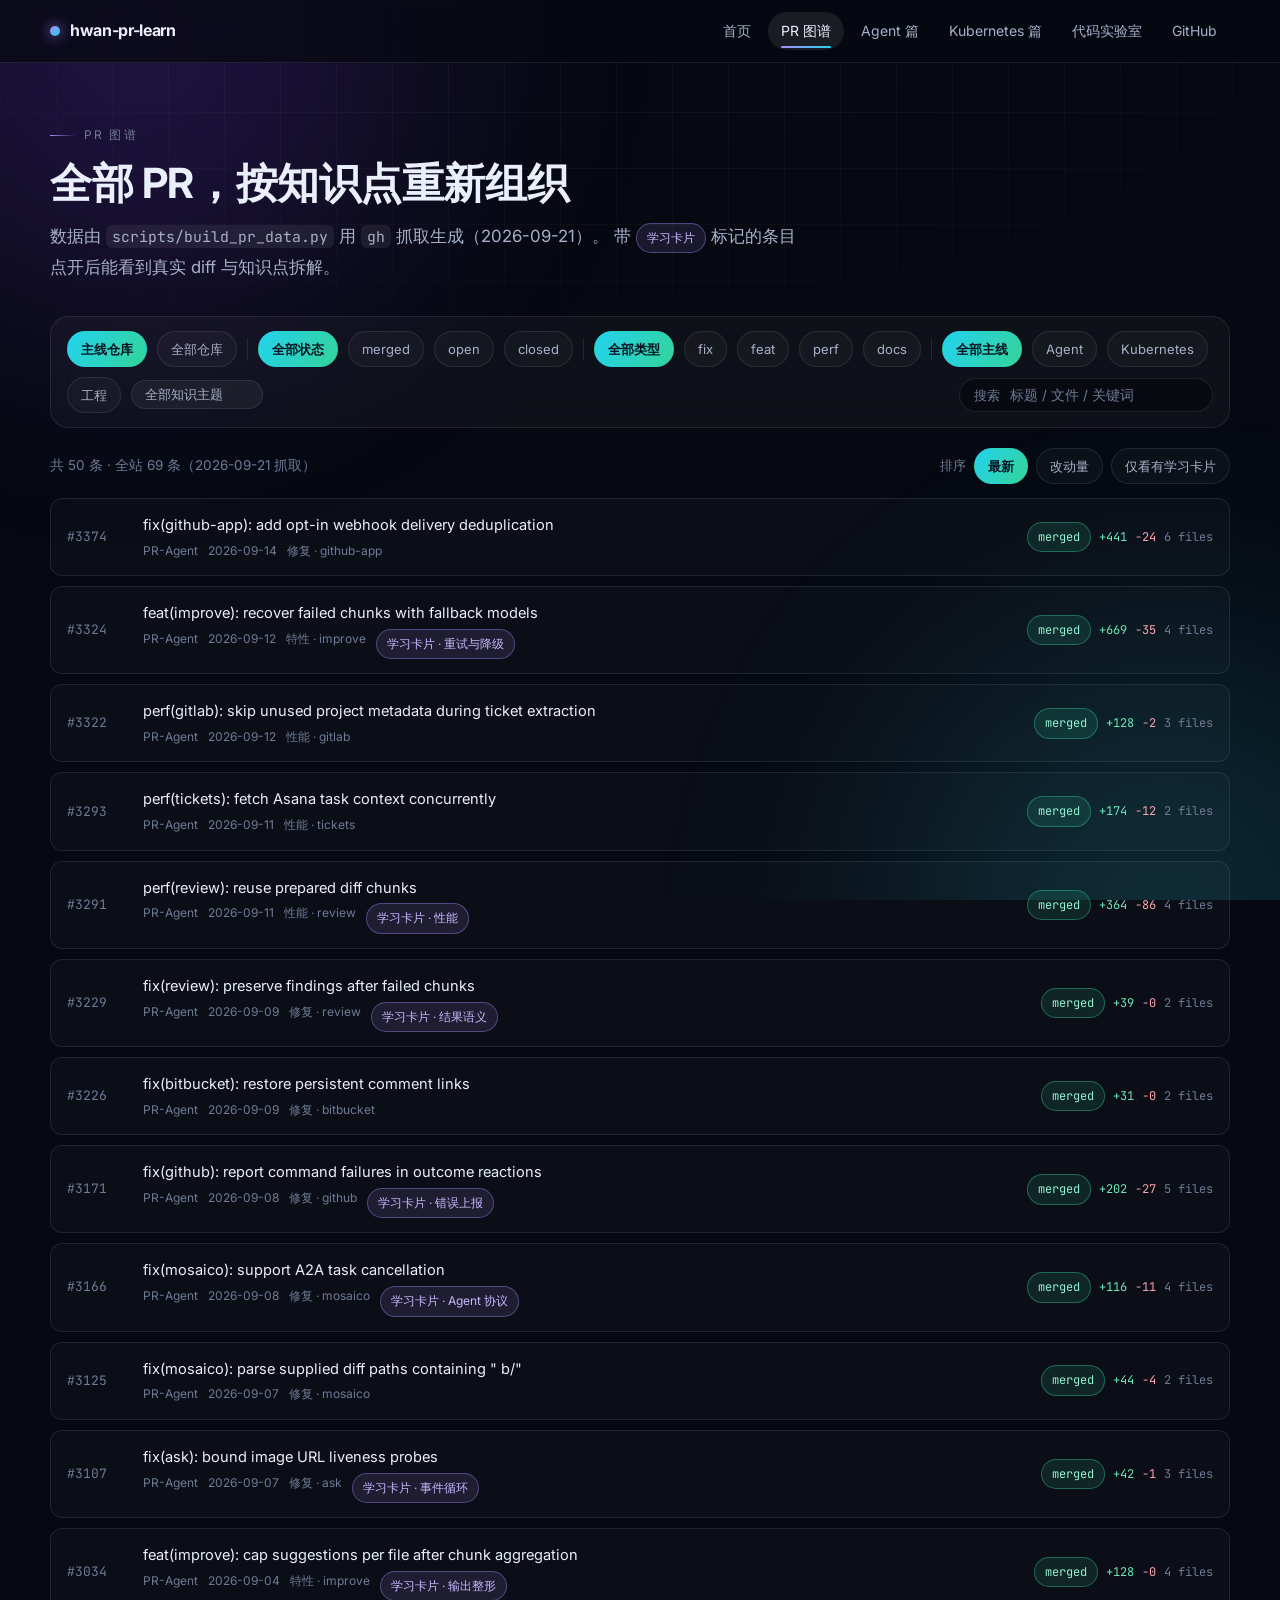
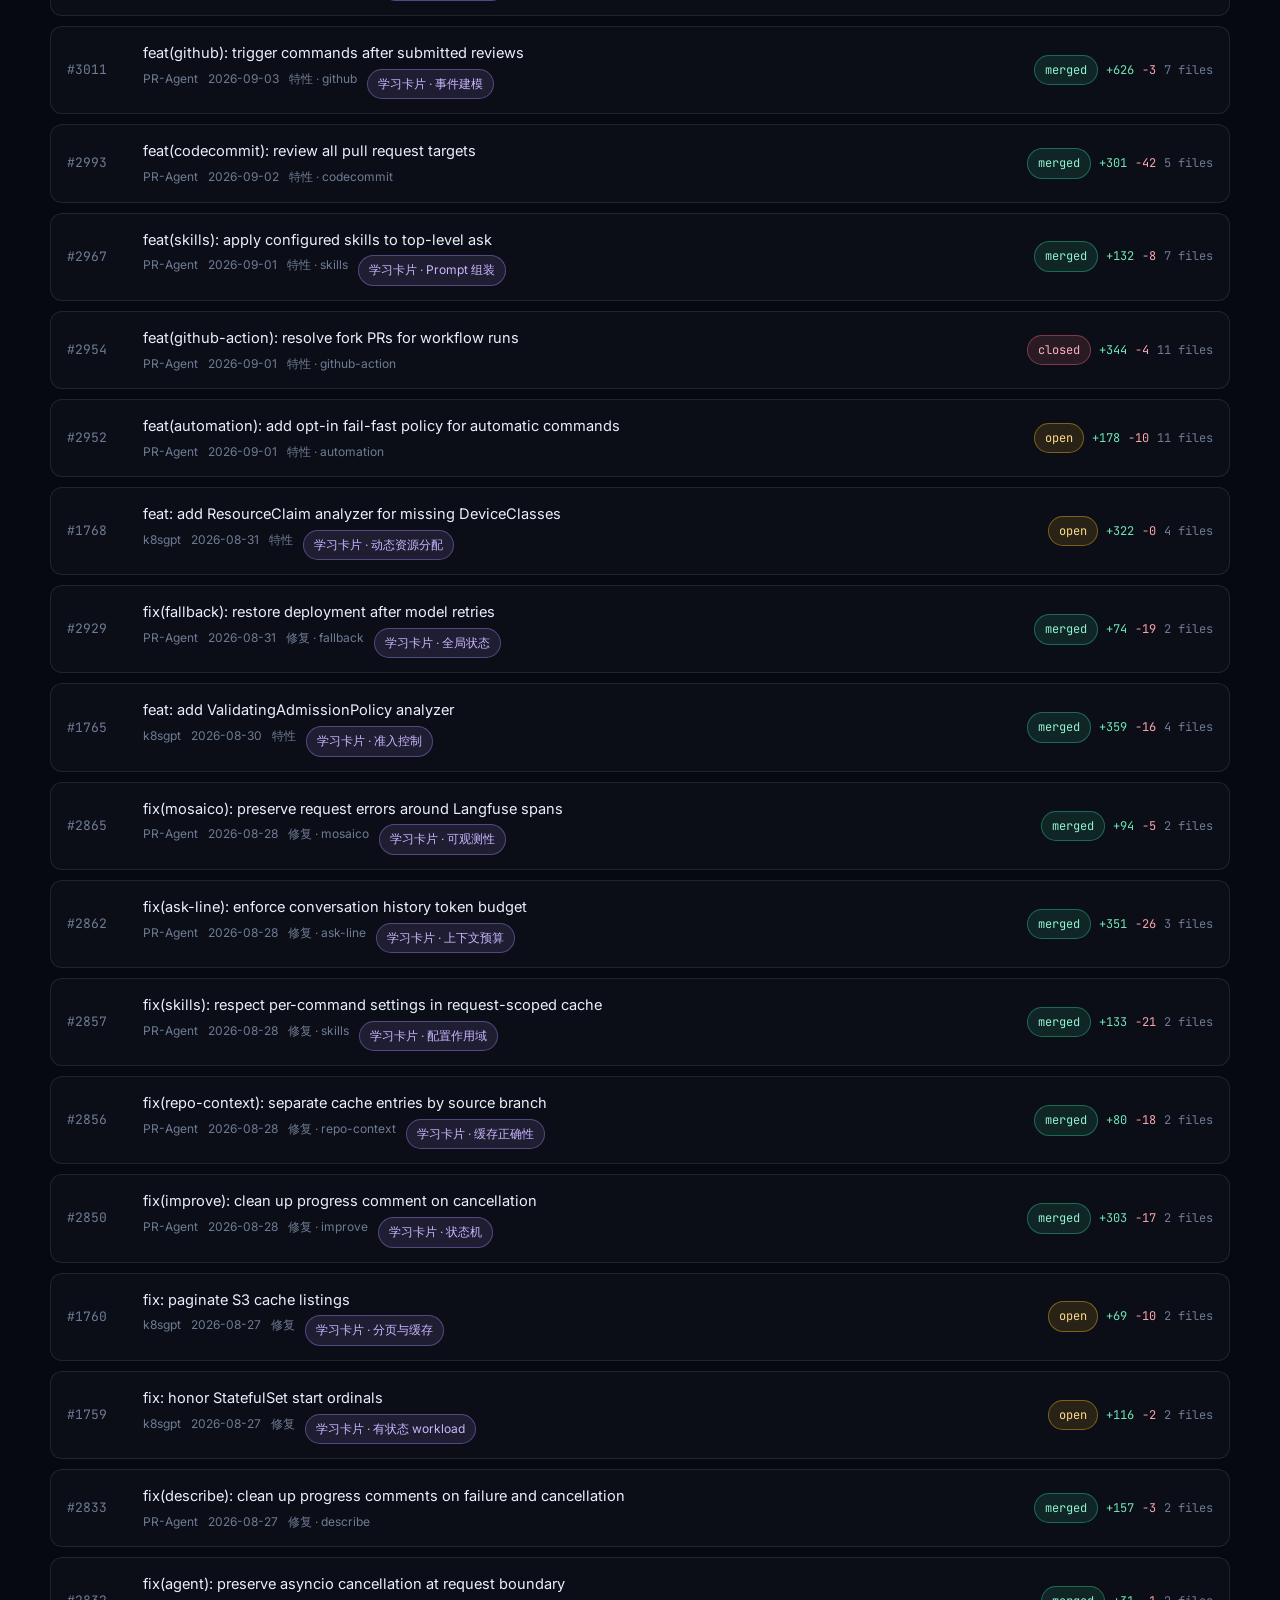
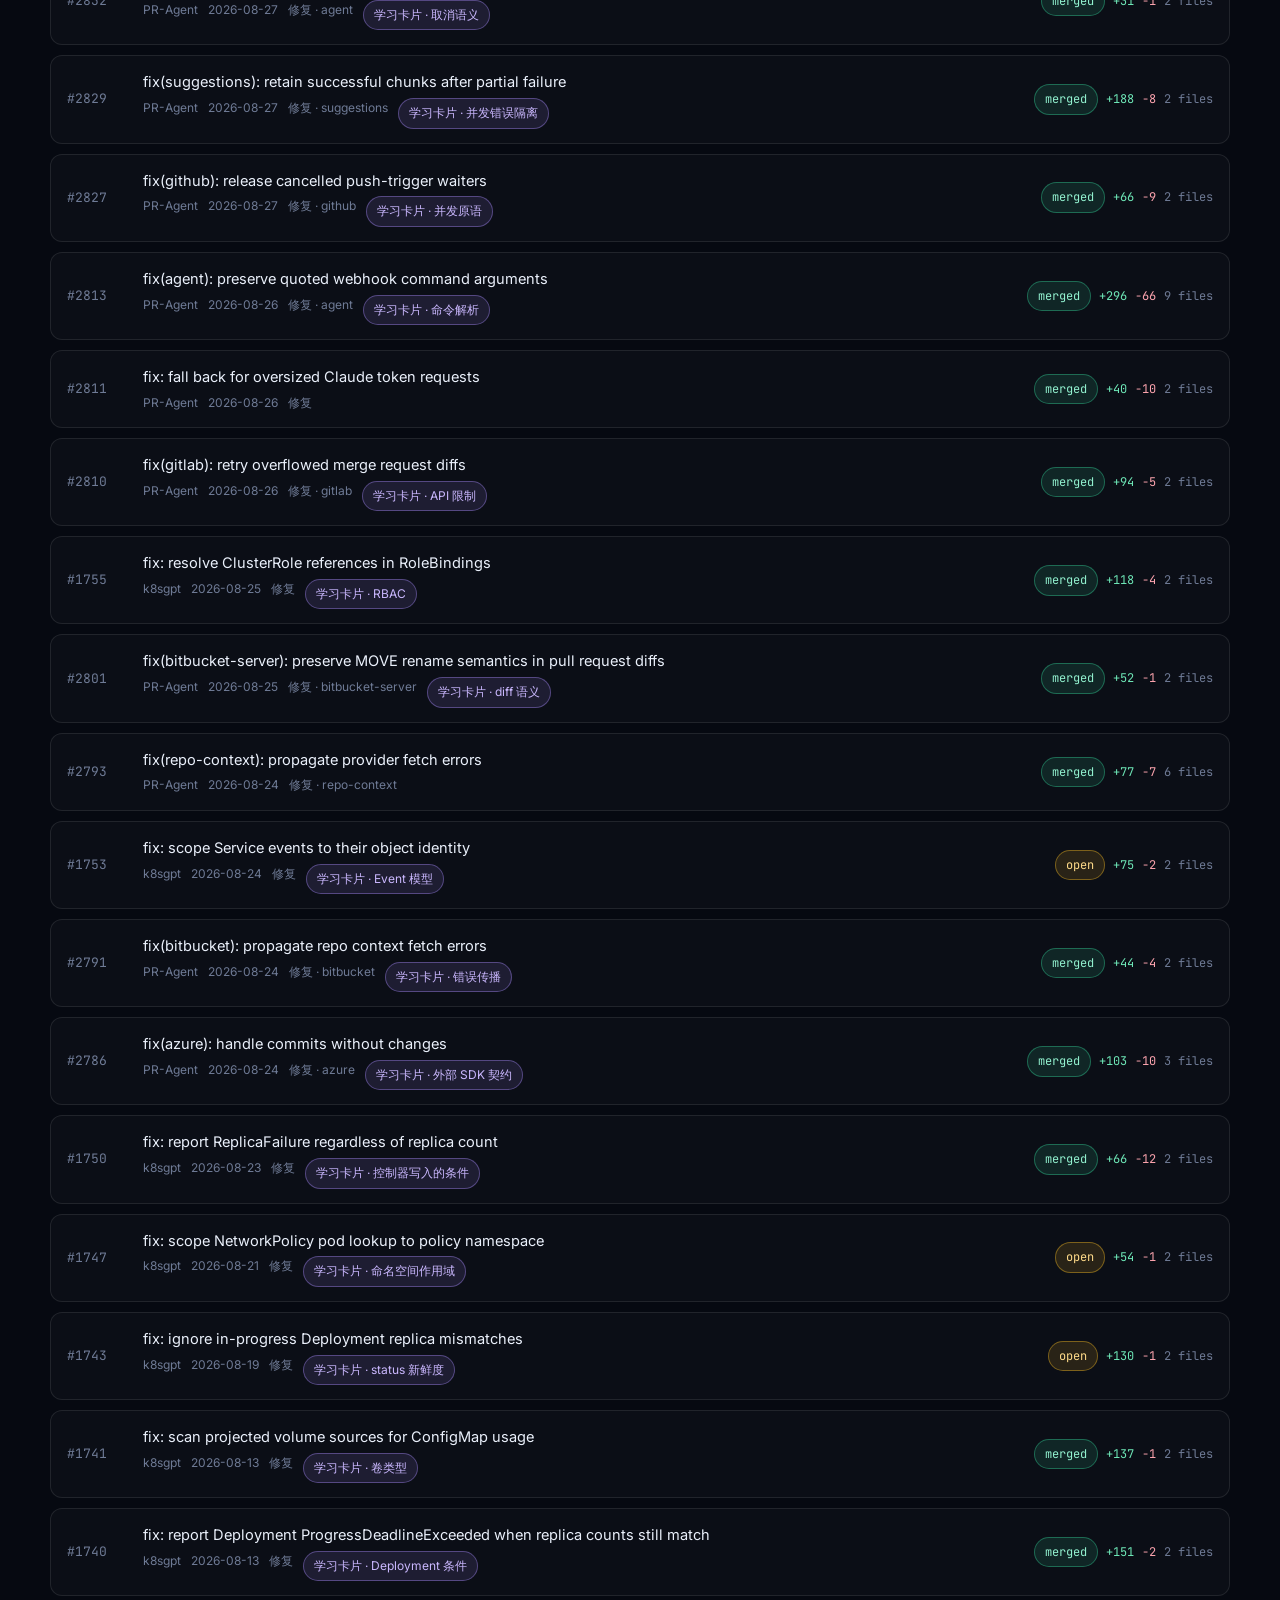
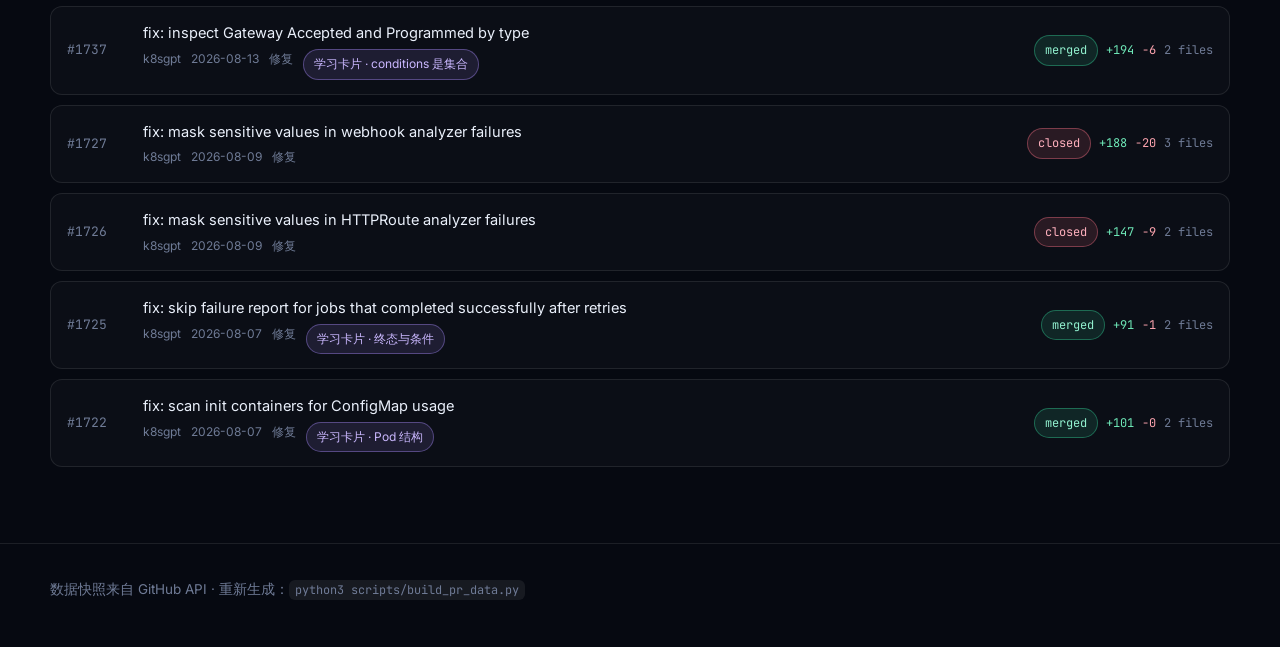
==== commit 12152803: "feat(content): 新增 13 个其它大仓库案例（ag2/kueue/kubevela/kthena 等）+ 主线筛选与首页区块" ====
--- a/prs.html
+++ b/prs.html
@@ -55,6 +55,11 @@
       <span class="chip" data-kind="特性">feat</span>
       <span class="chip" data-kind="性能">perf</span>
       <span class="chip" data-kind="文档">docs</span>
+      <span style="width:1px;height:22px;background:var(--line)"></span>
+      <span class="chip on" data-trk="all">全部主线</span>
+      <span class="chip" data-trk="agent">Agent</span>
+      <span class="chip" data-trk="k8s">Kubernetes</span>
+      <span class="chip" data-trk="eng">工程</span>
       <select class="chip" id="theme" style="appearance:none;cursor:pointer;background:rgba(255,255,255,.05);color:var(--text-dim)">
         <option value="all">全部知识主题</option>
       </select>
--- a/assets/css/main.css
+++ b/assets/css/main.css
@@ -518,6 +518,9 @@
 .track-k8s {
   --accent: var(--sky);
 }
+.track-eng {
+  --accent: var(--amber);
+}
 .pill {
   display: inline-flex;
   align-items: center;
